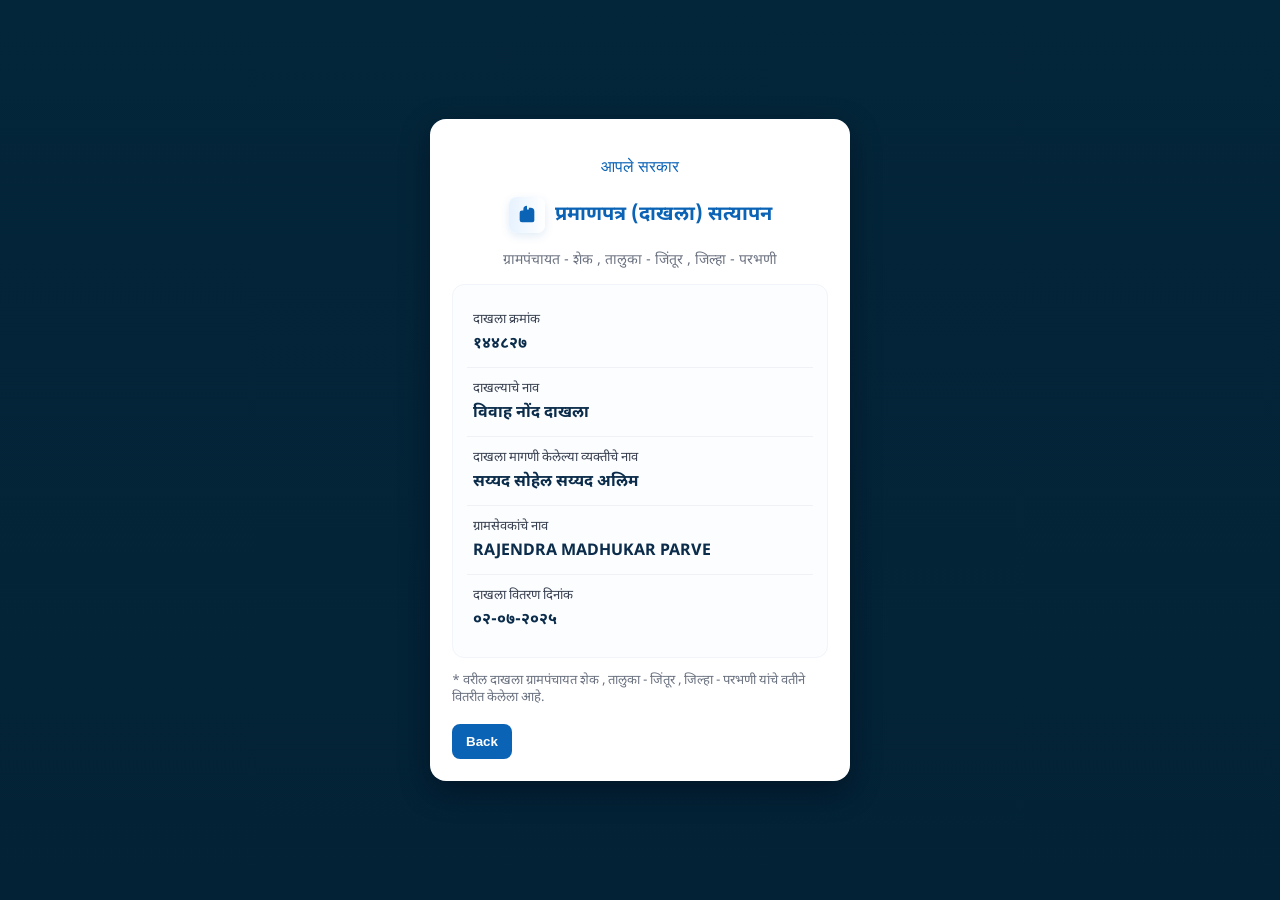
==== index.html @ e0e94245 "Add files via upload" ====
<!doctype html>

<html lang="mr">
<head>
  <meta charset="utf-8" />
  <meta name="viewport" content="width=device-width, initial-scale=1" />
  <title>प्रमाणपत्र (दाखला) सत्यापन</title>
  <link href="https://fonts.googleapis.com/css2?family=Noto+Sans+Devanagari:wght@400;700&display=swap" rel="stylesheet">
  <style>
    :root{
      --bg: #06263f;
      --card:#fff;
      --accent:#0b63b6;
      --muted:#6b7280;
      --shadow: 0 10px 30px rgba(2,6,23,0.45);
      --radius:12px;
    }
    *{box-sizing:border-box}
    html,body{height:100%;}
    body{
      margin:0; font-family: 'Noto Sans Devanagari', system-ui, sans-serif; background: linear-gradient(180deg, #04263a 0%, #032236 100%); color:#111;
      display:flex; align-items:center; justify-content:center; padding:24px;
    }
    .container{width:100%; max-width:420px;}
    .card{
      background:var(--card); border-radius:16px; padding:22px; box-shadow:var(--shadow);
    }
    .logo{
      display:flex; align-items:center; justify-content:center; margin-bottom:6px;
    }
    .logo img{height:48px}
    h1{font-size:20px; color:var(--accent); text-align:center; margin:8px 0 18px; display:flex; align-items:center; justify-content:center; gap:10px}
    .hicon{width:36px;height:36px; background:linear-gradient(90deg,#e6f2ff,#fff); border-radius:8px; display:flex; align-items:center; justify-content:center; box-shadow:0 3px 10px rgba(11,99,182,0.12)}
    .hicon svg{width:22px;height:22px;fill:var(--accent)}
    .meta{font-size:14px; color:var(--muted); text-align:center; margin-bottom:14px}
    .info{
      border-radius:12px; background:#fbfdff; padding:14px; border:1px solid #f1f5f9;
    }
    .row{padding:12px 6px; border-bottom:1px solid #eef2f6; display:flex; flex-direction:column}
    .row:last-child{border-bottom:none}
    .label{font-size:13px; color:#394151;}
    .value{font-weight:700; margin-top:6px; color:#0b2c4a}
    .note{margin-top:14px; font-size:13px; color:#6b7280}
    .back-wrap{display:flex; margin-top:18px}
    .btn{
      padding:10px 14px; border-radius:8px; border:none; background:var(--accent); color:white; cursor:pointer; font-weight:600;
    }
    /* small footer text outside card */
    .card-note{margin-top:12px; font-size:13px; color:#374151}
    @media (max-width:420px){
      .container{padding:0 6px}
    }
  </style>
</head>
<body>
  <div class="container">
    <div class="card">
      <div class="logo">
        <!-- Placeholder for logo similar to image -->
        <img src="data:image/svg+xml;utf8,<svg xmlns='http://www.w3.org/2000/svg' width='160' height='48'><rect rx='6' width='100%' height='100%' fill='%23ffffff' /><text x='50%' y='55%' dominant-baseline='middle' text-anchor='middle' font-family='Noto Sans Devanagari, sans-serif' font-size='16' fill='%230b63b6'>आपले सरकार</text></svg>" alt="logo">
      </div><h1>
    <span class="hicon">
      <!-- certificate icon -->
      <svg viewBox="0 0 24 24" xmlns="http://www.w3.org/2000/svg"><path d="M12 2a4 4 0 0 0-4 4v1H6.5A2.5 2.5 0 0 0 4 9.5v8A2.5 2.5 0 0 0 6.5 20H18a2 2 0 0 0 2-2V8a4 4 0 0 0-4-4H14V6a4 4 0 0 0-2 0V6H12z"/></svg>
    </span>
    प्रमाणपत्र (दाखला) सत्यापन
  </h1>

  <div class="meta">ग्रामपंचायत - शेक , तालुका - जिंतूर , जिल्हा - परभणी</div>

  <div class="info">
    <div class="row">
      <div class="label">दाखला क्रमांक</div>
      <div class="value">१४४८२७</div>
    </div>
    <div class="row">
      <div class="label">दाखल्याचे नाव</div>
      <div class="value">विवाह नोंद दाखला</div>
    </div>
    <div class="row">
      <div class="label">दाखला मागणी केलेल्या व्यक्तीचे नाव</div>
      <div class="value">सय्यद सोहेल सय्यद अलिम</div>
    </div>
    <div class="row">
      <div class="label">ग्रामसेवकांचे नाव</div>
      <div class="value">RAJENDRA MADHUKAR PARVE</div>
    </div>
    <div class="row">
      <div class="label">दाखला वितरण दिनांक</div>
      <div class="value">०२-०७-२०२५</div>
    </div>
  </div>

  <div class="note">* वरील दाखला ग्रामपंचायत शेक , तालुका - जिंतूर , जिल्हा - परभणी यांचे वतीने वितरीत केलेला आहे.</div>

  <div class="back-wrap">
    <button class="btn" onclick="history.back()">Back</button>
  </div>

</div>

  </div>
</body>
</html>
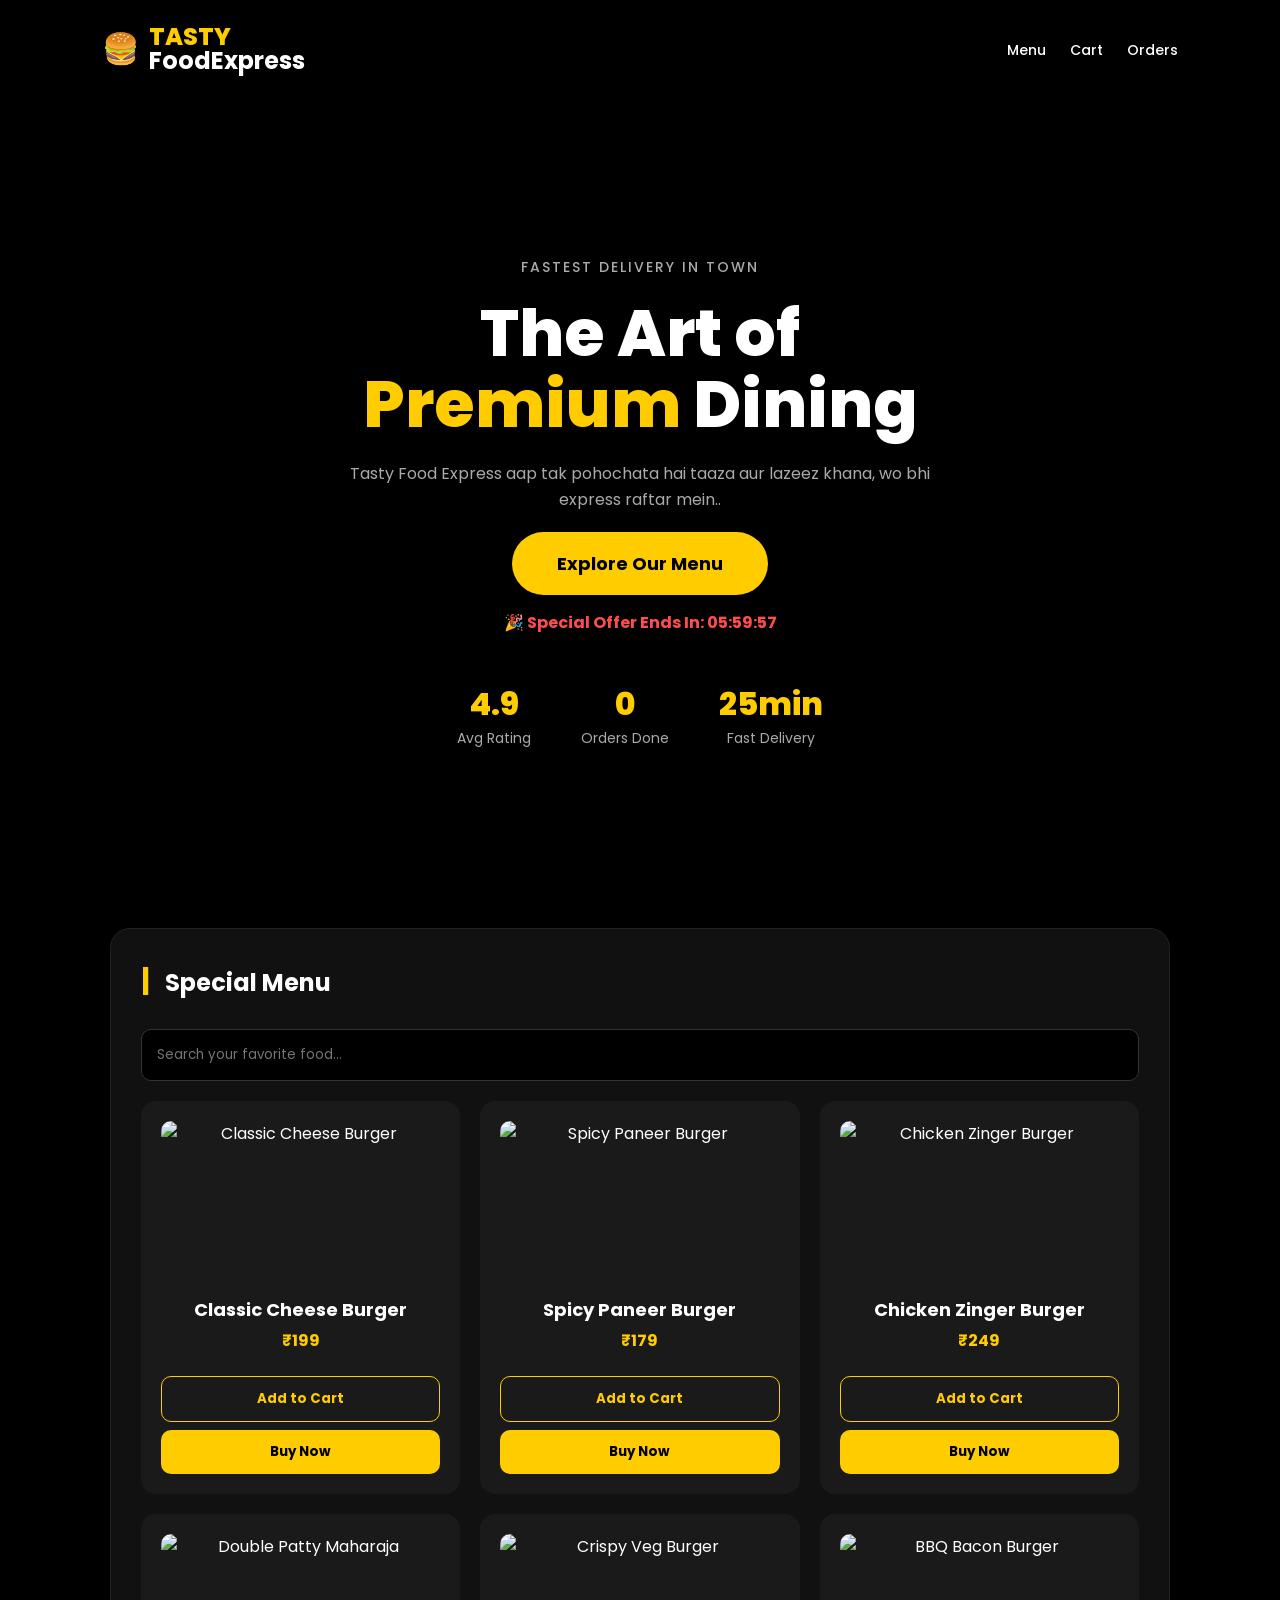
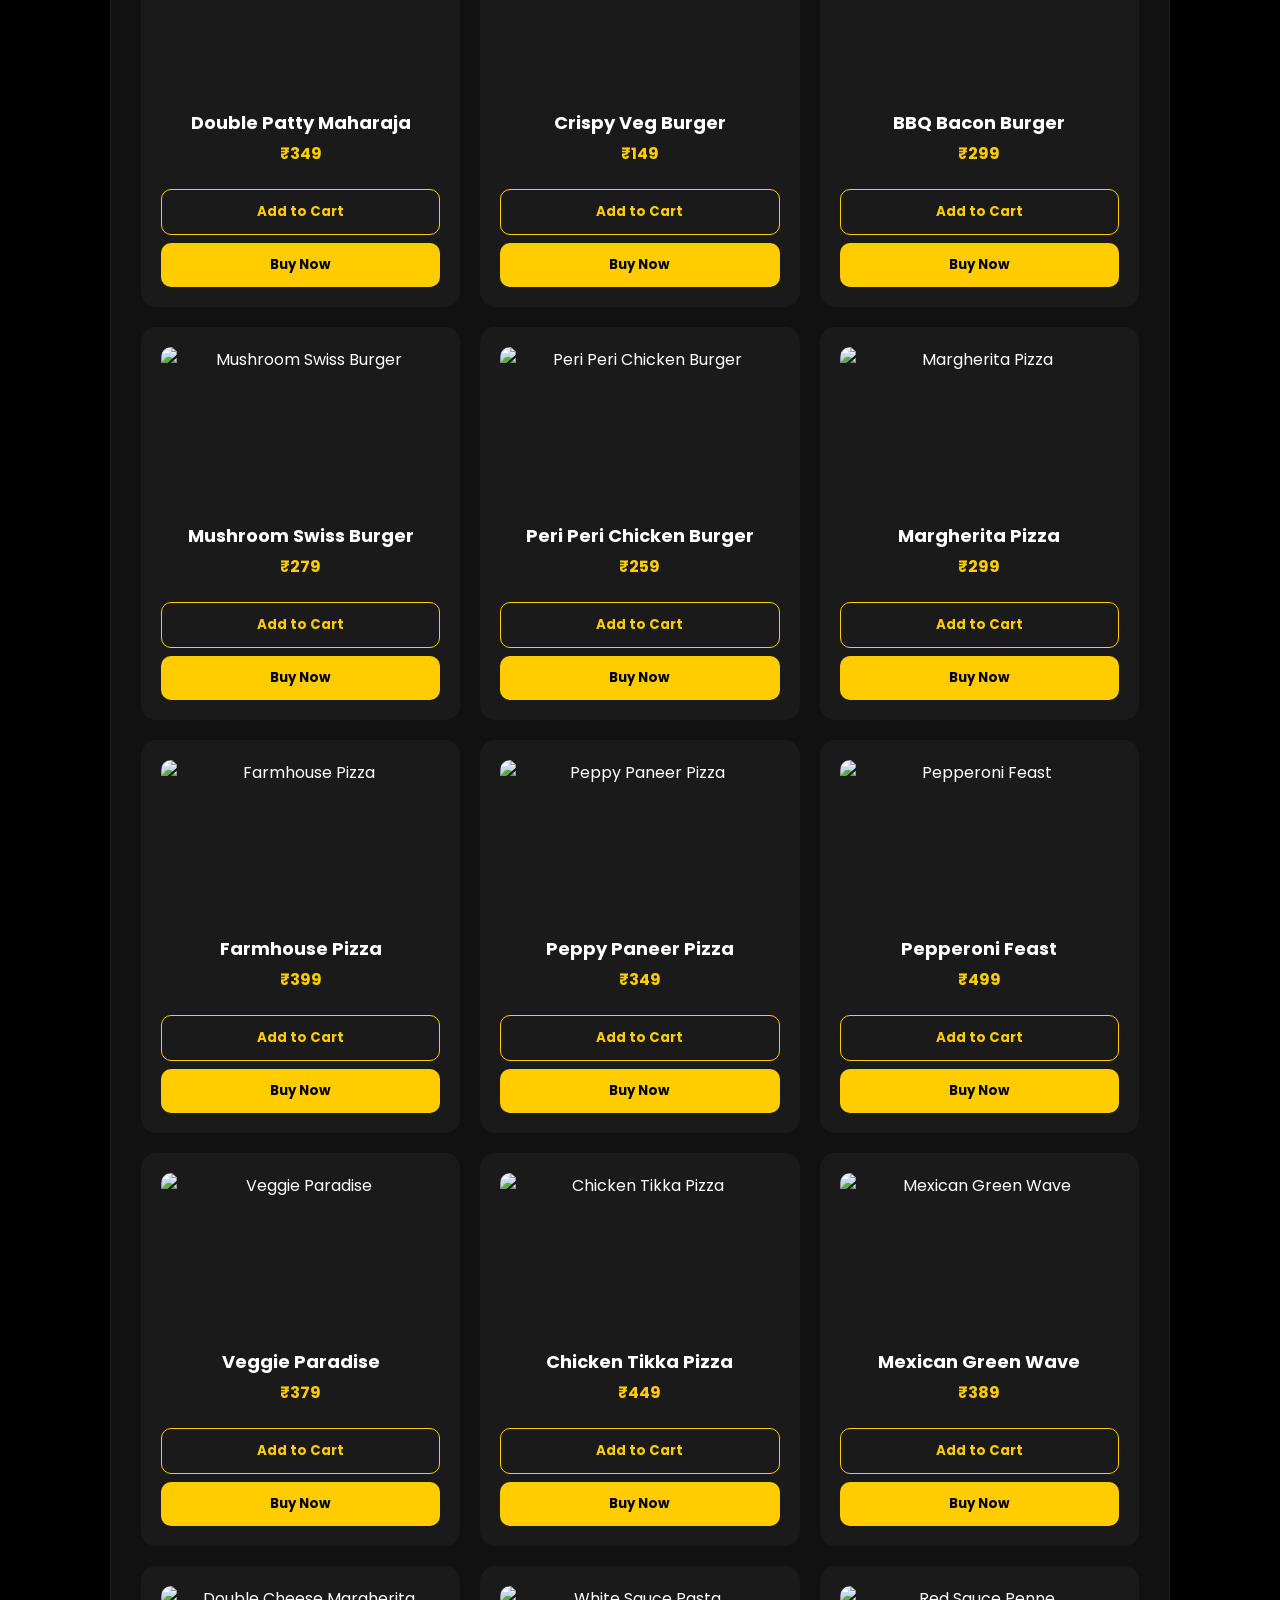
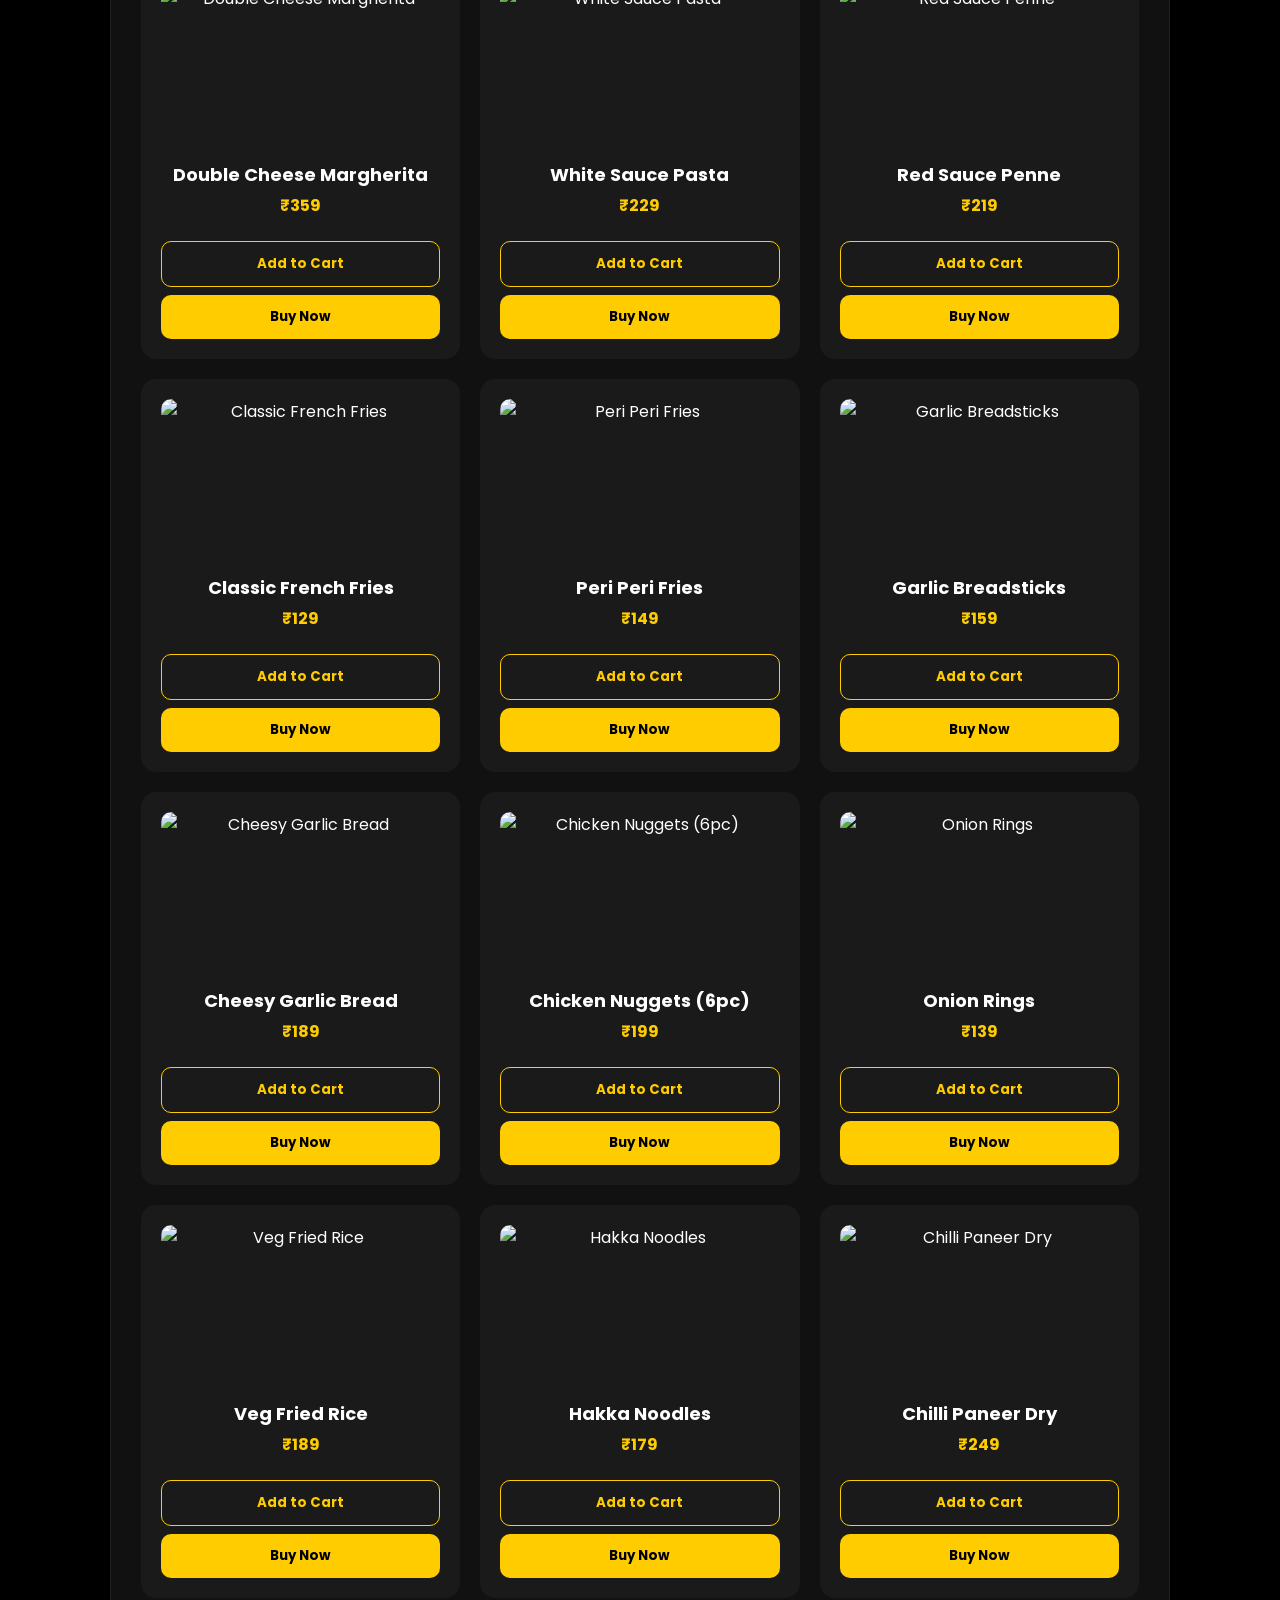
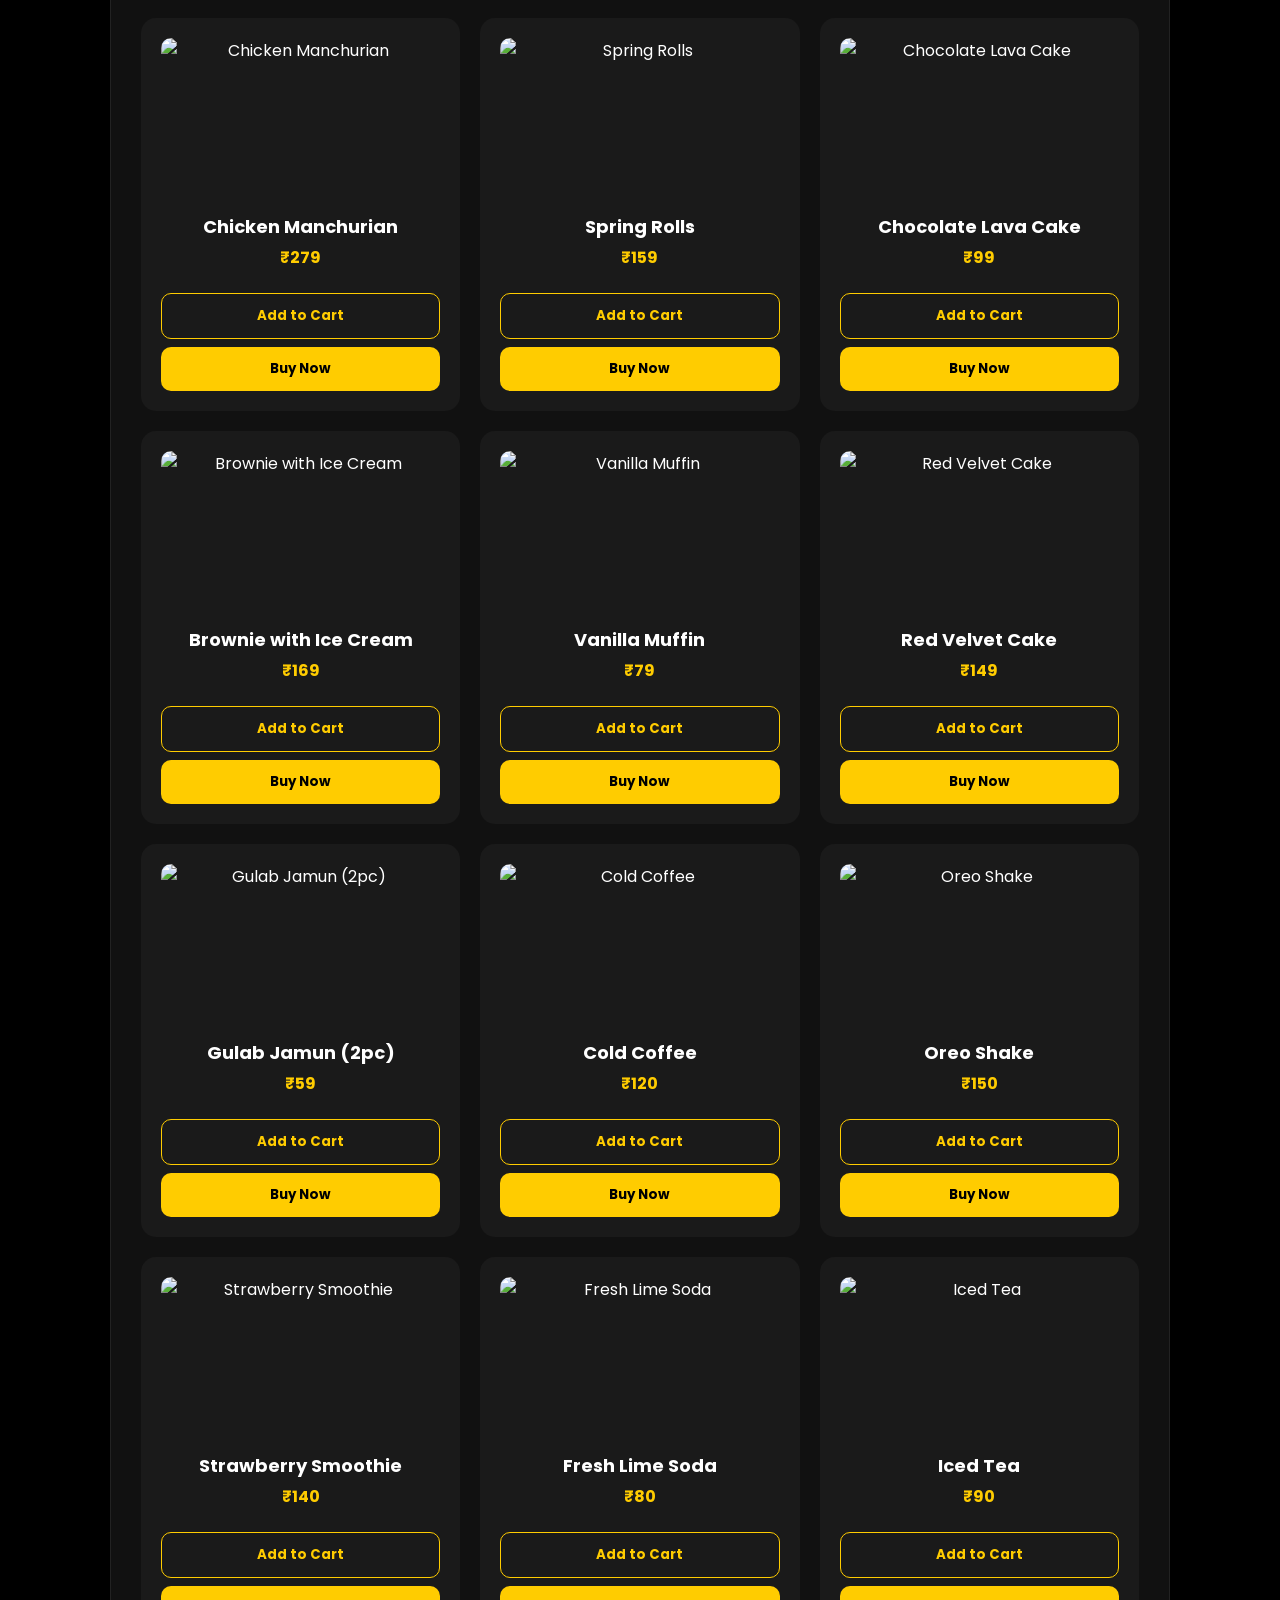
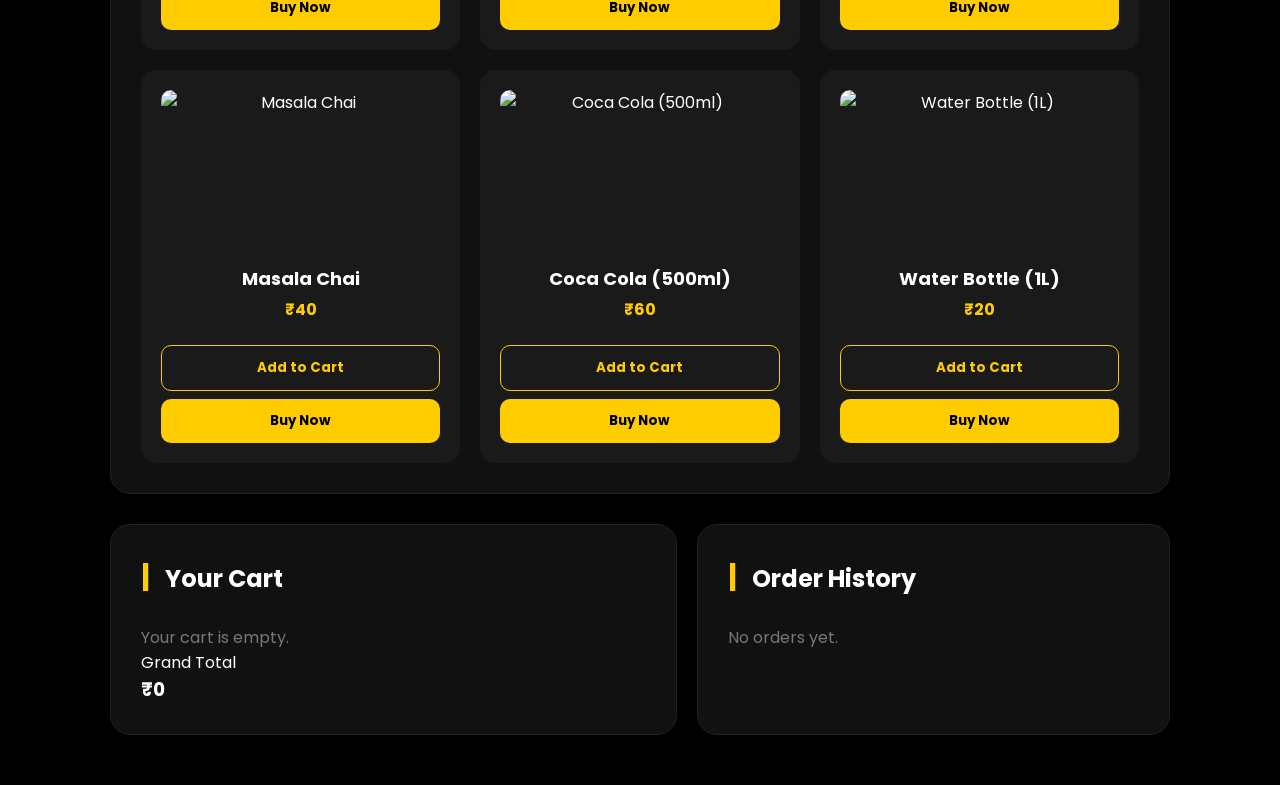
==== commit 0a8c559f: "Add files via upload" ====
--- a/index.html
+++ b/index.html
@@ -1,104 +1,154 @@
-<!doctype html>
-
-<html lang="mr">
-<head>
-  <meta charset="utf-8" />
-  <meta name="viewport" content="width=device-width, initial-scale=1" />
-  <title>प्रमाणपत्र (दाखला) सत्यापन</title>
-  <link href="https://fonts.googleapis.com/css2?family=Noto+Sans+Devanagari:wght@400;700&display=swap" rel="stylesheet">
-  <style>
-    :root{
-      --bg: #06263f;
-      --card:#fff;
-      --accent:#0b63b6;
-      --muted:#6b7280;
-      --shadow: 0 10px 30px rgba(2,6,23,0.45);
-      --radius:12px;
-    }
-    *{box-sizing:border-box}
-    html,body{height:100%;}
-    body{
-      margin:0; font-family: 'Noto Sans Devanagari', system-ui, sans-serif; background: linear-gradient(180deg, #04263a 0%, #032236 100%); color:#111;
-      display:flex; align-items:center; justify-content:center; padding:24px;
-    }
-    .container{width:100%; max-width:420px;}
-    .card{
-      background:var(--card); border-radius:16px; padding:22px; box-shadow:var(--shadow);
-    }
-    .logo{
-      display:flex; align-items:center; justify-content:center; margin-bottom:6px;
-    }
-    .logo img{height:48px}
-    h1{font-size:20px; color:var(--accent); text-align:center; margin:8px 0 18px; display:flex; align-items:center; justify-content:center; gap:10px}
-    .hicon{width:36px;height:36px; background:linear-gradient(90deg,#e6f2ff,#fff); border-radius:8px; display:flex; align-items:center; justify-content:center; box-shadow:0 3px 10px rgba(11,99,182,0.12)}
-    .hicon svg{width:22px;height:22px;fill:var(--accent)}
-    .meta{font-size:14px; color:var(--muted); text-align:center; margin-bottom:14px}
-    .info{
-      border-radius:12px; background:#fbfdff; padding:14px; border:1px solid #f1f5f9;
-    }
-    .row{padding:12px 6px; border-bottom:1px solid #eef2f6; display:flex; flex-direction:column}
-    .row:last-child{border-bottom:none}
-    .label{font-size:13px; color:#394151;}
-    .value{font-weight:700; margin-top:6px; color:#0b2c4a}
-    .note{margin-top:14px; font-size:13px; color:#6b7280}
-    .back-wrap{display:flex; margin-top:18px}
-    .btn{
-      padding:10px 14px; border-radius:8px; border:none; background:var(--accent); color:white; cursor:pointer; font-weight:600;
-    }
-    /* small footer text outside card */
-    .card-note{margin-top:12px; font-size:13px; color:#374151}
-    @media (max-width:420px){
-      .container{padding:0 6px}
-    }
-  </style>
-</head>
-<body>
-  <div class="container">
-    <div class="card">
-      <div class="logo">
-        <!-- Placeholder for logo similar to image -->
-        <img src="data:image/svg+xml;utf8,<svg xmlns='http://www.w3.org/2000/svg' width='160' height='48'><rect rx='6' width='100%' height='100%' fill='%23ffffff' /><text x='50%' y='55%' dominant-baseline='middle' text-anchor='middle' font-family='Noto Sans Devanagari, sans-serif' font-size='16' fill='%230b63b6'>आपले सरकार</text></svg>" alt="logo">
-      </div><h1>
-    <span class="hicon">
-      <!-- certificate icon -->
-      <svg viewBox="0 0 24 24" xmlns="http://www.w3.org/2000/svg"><path d="M12 2a4 4 0 0 0-4 4v1H6.5A2.5 2.5 0 0 0 4 9.5v8A2.5 2.5 0 0 0 6.5 20H18a2 2 0 0 0 2-2V8a4 4 0 0 0-4-4H14V6a4 4 0 0 0-2 0V6H12z"/></svg>
-    </span>
-    प्रमाणपत्र (दाखला) सत्यापन
-  </h1>
-
-  <div class="meta">ग्रामपंचायत - शेक , तालुका - जिंतूर , जिल्हा - परभणी</div>
-
-  <div class="info">
-    <div class="row">
-      <div class="label">दाखला क्रमांक</div>
-      <div class="value">१४४८२७</div>
-    </div>
-    <div class="row">
-      <div class="label">दाखल्याचे नाव</div>
-      <div class="value">विवाह नोंद दाखला</div>
-    </div>
-    <div class="row">
-      <div class="label">दाखला मागणी केलेल्या व्यक्तीचे नाव</div>
-      <div class="value">सय्यद सोहेल सय्यद अलिम</div>
-    </div>
-    <div class="row">
-      <div class="label">ग्रामसेवकांचे नाव</div>
-      <div class="value">RAJENDRA MADHUKAR PARVE</div>
-    </div>
-    <div class="row">
-      <div class="label">दाखला वितरण दिनांक</div>
-      <div class="value">०२-०७-२०२५</div>
-    </div>
-  </div>
-
-  <div class="note">* वरील दाखला ग्रामपंचायत शेक , तालुका - जिंतूर , जिल्हा - परभणी यांचे वतीने वितरीत केलेला आहे.</div>
-
-  <div class="back-wrap">
-    <button class="btn" onclick="history.back()">Back</button>
-  </div>
-
-</div>
-
-  </div>
-</body>
+<!DOCTYPE html>
+<html lang="en">
+<head>
+<meta charset="UTF-8">
+<meta name="viewport" content="width=device-width, initial-scale=1.0">
+<title>TASTY FoodExpress | Premium Dining</title>
+
+<link href="https://fonts.googleapis.com/css2?family=Poppins:wght@300;400;600;700;800&display=swap" rel="stylesheet">
+<link rel="stylesheet" href="style.css">
+</head>
+<body>
+
+<!-- INTRO OVERLAY -->
+<div id="intro-overlay" aria-hidden="true">
+    <div class="intro-glass">
+        <div class="logo-animation">
+            <span class="main-emoji">🍔</span>
+            <div class="ring-pulse"></div>
+        </div>
+        <h1 class="intro-text">TASTY <span>FoodExpress</span></h1>
+        <div class="load-bar"><div class="fill"></div></div>
+    </div>
+</div>
+
+<header>
+    <div class="logo">
+        <span class="emoji">🍔</span>
+        <div>
+            <h1 class="brand-tasty">TASTY</h1>
+            <div class="brand-express">FoodExpress</div>
+        </div>
+    </div>
+    <nav>
+        <a href="#menu">Menu</a>
+        <a href="#cart">Cart</a>
+        <a href="#history">Orders</a>
+    </nav>
+</header>
+
+<!-- HERO SECTION WITH OFFER -->
+<section class="hero">
+    <p class="hero-tagline">FASTEST DELIVERY IN TOWN</p>
+    <h2 class="hero-title">
+        The Art of <br> 
+        <span class="highlight">Premium</span> Dining
+    </h2>
+    <p class="hero-description">
+        Tasty Food Express aap tak pohochata hai taaza aur lazeez khana, wo bhi express raftar mein..
+    </p>
+
+    <button type="button" class="explore-btn"
+        onclick="document.getElementById('menu').scrollIntoView({behavior:'smooth'})">
+        Explore Our Menu
+    </button>
+    
+    <!-- OFFER COUNTDOWN -->
+    <div class="offer-timer">
+        <p>🎉 Special Offer Ends In: <span id="countdown">00:00:00</span></p>
+    </div>
+
+    <div class="hero-stats">
+        <div class="stat-box">
+            <h3 class="stat-value">4.9</h3>
+            <p class="stat-label">Avg Rating</p>
+        </div>
+        <div class="stat-box">
+            <h3 class="stat-value" id="hero-order-count">0</h3>
+            <p class="stat-label">Orders Done</p>
+        </div>
+        <div class="stat-box">
+            <h3 class="stat-value">25min</h3>
+            <p class="stat-label">Fast Delivery</p>
+        </div>
+    </div>
+</section>
+
+<div class="main-container">
+    <section class="section-box" id="menu">
+        <h2 class="menu-header"><span>|</span> Special Menu</h2>
+        <div class="search-container">
+            <input 
+                type="text" 
+                id="searchInput" 
+                onkeyup="searchFood()" 
+                placeholder="Search your favorite food..."
+                autocomplete="off"
+            >
+        </div>
+        <div id="product-list" class="product-grid"></div>
+    </section>
+
+    <div class="flex-layout">
+        <section class="section-box" id="cart">
+            <h2 class="menu-header"><span>|</span> Your Cart</h2>
+            <div id="cart-items"></div>
+            <div class="total-area">
+                <p>Grand Total</p>
+                <h3 id="total">₹0</h3>
+            </div>
+        </section>
+
+        <section class="section-box" id="history">
+            <h2 class="menu-header"><span>|</span> Order History</h2>
+            <div id="order-history"></div>
+        </section>
+    </div>
+</div>
+
+<!-- PAYMENT MODAL -->
+<div class="modal" id="paymentModal" role="dialog" aria-modal="true">
+    <div class="modal-content">
+        <h2 class="modal-title">Secure Checkout</h2>
+
+        <input type="text" id="fullName" placeholder="Full Name" autocomplete="name">
+        <input type="text" id="address" placeholder="Delivery Address" autocomplete="street-address">
+
+        <input 
+            type="text" 
+            placeholder="16 Digit Card Number"
+            inputmode="numeric"
+            maxlength="16"
+            autocomplete="cc-number"
+        >
+
+        <div class="modal-row">
+            <input 
+                type="text" 
+                placeholder="MM/YY"
+                inputmode="numeric"
+                maxlength="5"
+                autocomplete="cc-exp"
+            >
+            <input 
+                type="password" 
+                placeholder="CVV"
+                inputmode="numeric"
+                maxlength="3"
+                autocomplete="cc-csc"
+            >
+        </div>
+
+        <button type="button" class="btn-pay" onclick="confirmPayment()">
+            Pay & Confirm Order
+        </button>
+
+        <button type="button" class="btn-cancel" onclick="closeModal()">
+            Cancel Order
+        </button>
+    </div>
+</div>
+
+<script src="script.js" defer></script>
+</body>
 </html>
--- a/style.css
+++ b/style.css
@@ -0,0 +1,422 @@
+:root {    
+    --primary: #FFCC00;    
+    --bg-dark: #000000;    
+    --card-bg: #111111;    
+    --text-main: #FFFFFF;    
+    --text-muted: #AAAAAA;    
+}    
+
+* { 
+    margin: 0; 
+    padding: 0; 
+    box-sizing: border-box; 
+    font-family: 'Poppins', sans-serif; 
+}    
+
+body { 
+    background-color: var(--bg-dark); 
+    color: var(--text-main); 
+    scroll-behavior: smooth; 
+    overflow-x: hidden; 
+}    
+
+/* --- PREMIUM INTRO STYLES --- */    
+#intro-overlay {    
+    position: fixed; 
+    top: 0; 
+    left: 0; 
+    width: 100%; 
+    height: 100dvh; /* fixed mobile issue */
+    background: #000; 
+    display: flex; 
+    justify-content: center; 
+    align-items: center;    
+    z-index: 10000; 
+    transition: all 1s ease-in-out;    
+}    
+
+.intro-glass {    
+    padding: 50px; 
+    text-align: center;    
+    background: rgba(255, 255, 255, 0.03); 
+    border-radius: 30px;    
+    backdrop-filter: blur(10px); 
+    -webkit-backdrop-filter: blur(10px); /* safari fix */
+    border: 1px solid rgba(255, 255, 255, 0.1);    
+}    
+
+.logo-animation { 
+    position: relative; 
+    margin-bottom: 30px; 
+}    
+
+.main-emoji { 
+    font-size: 80px; 
+    display: inline-block; 
+    animation: float 3s infinite ease-in-out; 
+}    
+
+.ring-pulse {    
+    position: absolute; 
+    top: 50%; 
+    left: 50%; 
+    transform: translate(-50%, -50%);    
+    width: 100px; 
+    height: 100px; 
+    border: 3px solid var(--primary);    
+    border-radius: 50%; 
+    animation: pulseRing 1.5s infinite;    
+}    
+
+.intro-text { 
+    font-size: 32px; 
+    font-weight: 800; 
+    color: var(--primary); 
+    margin-bottom: 20px; 
+}    
+
+.intro-text span { color: #fff; }    
+
+.load-bar { 
+    width: 200px; 
+    height: 3px; 
+    background: #222; 
+    margin: 0 auto; 
+    border-radius: 10px; 
+    overflow: hidden; 
+}    
+
+.fill { 
+    width: 0%; 
+    height: 100%; 
+    background: var(--primary); 
+    animation: loadFill 2s forwards; 
+}    
+
+@keyframes float { 
+    0%, 100% { transform: translateY(0); } 
+    50% { transform: translateY(-20px); } 
+}    
+
+@keyframes pulseRing { 
+    0% { transform: translate(-50%, -50%) scale(0.8); opacity: 1; } 
+    100% { transform: translate(-50%, -50%) scale(1.5); opacity: 0; } 
+}    
+
+@keyframes loadFill { 
+    to { width: 100%; } 
+}    
+
+.hide-intro { 
+    opacity: 0; 
+    visibility: hidden; 
+    transform: scale(1.1); 
+    filter: blur(20px); 
+}    
+
+/* --- HEADER --- */
+header { 
+    display: flex; 
+    justify-content: space-between; 
+    align-items: center; 
+    padding: 25px 8%; 
+    background: rgba(0,0,0,0.9); 
+    backdrop-filter: blur(10px);
+    position: sticky; 
+    top: 0; 
+    z-index: 1000; 
+}    
+
+.logo { display: flex; align-items: center; gap: 10px; }    
+.emoji { font-size: 30px; }    
+
+.brand-tasty { 
+    color: var(--primary); 
+    font-size: 24px; 
+    font-weight: 800; 
+    line-height: 1; 
+}    
+
+.brand-express { 
+    color: #fff; 
+    font-size: 24px; 
+    font-weight: 700; 
+    line-height: 1; 
+}    
+
+nav a { 
+    color: #fff; 
+    text-decoration: none; 
+    margin-left: 20px; 
+    font-weight: 500; 
+    font-size: 14px; 
+}    
+
+/* HERO */
+.hero { 
+    min-height: 90vh; 
+    display: flex; 
+    flex-direction: column; 
+    align-items: center; 
+    justify-content: center; 
+    text-align: center; 
+    padding: 0 20px; 
+}    
+
+.hero-tagline { 
+    color: var(--text-muted); 
+    letter-spacing: 2px; 
+    font-size: 14px; 
+    font-weight: 500; 
+    margin-bottom: 20px; 
+}    
+
+.hero-title { 
+    font-size: clamp(36px, 8vw, 65px); 
+    font-weight: 800; 
+    line-height: 1.1; 
+    margin-bottom: 20px; 
+}    
+
+.highlight { color: var(--primary); }    
+
+.hero-description { 
+    color: var(--text-muted); 
+    max-width: 600px; 
+    margin-bottom: 20px; 
+    font-size: 16px; 
+    line-height: 1.6; 
+}    
+
+.explore-btn { 
+    background: var(--primary); 
+    color: #000; 
+    border: none; 
+    padding: 18px 45px; 
+    border-radius: 40px; 
+    font-size: 18px; 
+    font-weight: 700; 
+    cursor: pointer; 
+    transition: 0.3s; 
+}    
+
+.explore-btn:hover { 
+    transform: scale(1.05); 
+}    
+
+.hero-stats { 
+    display: flex; 
+    gap: 50px; 
+    margin-top: 30px; 
+}    
+
+.stat-value { 
+    color: var(--primary); 
+    font-size: 32px; 
+    font-weight: 800; 
+}    
+
+.stat-label { 
+    color: var(--text-muted); 
+    font-size: 14px; 
+}    
+
+/* OFFER TIMER */
+.offer-timer { 
+    margin: 15px 0; 
+    font-size: 16px; 
+    color: #FF4D4D; 
+    font-weight: 700; 
+}
+
+/* MAIN CONTAINER */
+.main-container { 
+    max-width: 1100px; 
+    margin: 0 auto; 
+    padding: 20px; 
+}    
+
+.section-box { 
+    background: var(--card-bg); 
+    padding: 30px; 
+    border-radius: 20px; 
+    margin-bottom: 30px; 
+    border: 1px solid #222; 
+}    
+
+.menu-header { 
+    font-size: 24px; 
+    font-weight: 700; 
+    margin-bottom: 25px; 
+}    
+
+.menu-header span { 
+    color: var(--primary); 
+    margin-right: 10px; 
+    font-size: 30px; 
+}    
+
+.product-grid { 
+    display: grid; 
+    grid-template-columns: repeat(auto-fill, minmax(260px, 1fr)); 
+    gap: 20px; 
+}    
+
+.product-card { 
+    background: #1a1a1a; 
+    padding: 20px; 
+    border-radius: 15px; 
+    text-align: center; 
+    transition: 0.3s; 
+}    
+
+.product-card:hover { 
+    border: 1px solid var(--primary); 
+}    
+
+.product-card img { 
+    width: 100%; 
+    height: 160px; 
+    object-fit: cover; 
+    border-radius: 10px; 
+    display: block; /* layout shift fix */
+}    
+
+.product-card h3 { 
+    margin: 15px 0 5px; 
+    font-size: 18px; 
+}    
+
+.product-card p { 
+    color: var(--primary); 
+    font-weight: 700; 
+    margin-bottom: 15px; 
+}    
+
+.cart-btn, 
+.buy-btn { 
+    width: 100%; 
+    padding: 12px; 
+    border-radius: 10px; 
+    border: none; 
+    font-weight: bold; 
+    cursor: pointer; 
+    margin-top: 8px; 
+    transition: 0.3s; 
+}    
+
+.cart-btn { 
+    background: transparent; 
+    border: 1px solid var(--primary); 
+    color: var(--primary); 
+}    
+
+.buy-btn { 
+    background: var(--primary); 
+    color: #000; 
+}    
+
+.cart-btn:hover,
+.buy-btn:hover {
+    opacity: 0.85;
+}
+
+.flex-layout { 
+    display: grid; 
+    grid-template-columns: 1.2fr 1fr; 
+    gap: 20px; 
+}    
+
+@media (max-width: 768px) { 
+    .flex-layout { grid-template-columns: 1fr; } 
+}    
+
+#searchInput { 
+    width: 100%; 
+    padding: 15px; 
+    border-radius: 10px; 
+    border: 1px solid #333; 
+    background: #000; 
+    color: #fff; 
+    margin-bottom: 20px; 
+}    
+
+#searchInput:focus {
+    outline: 1px solid var(--primary);
+}
+
+.modal { 
+    position: fixed; 
+    top:0; 
+    left:0; 
+    width: 100%; 
+    height: 100%; 
+    background: rgba(0,0,0,0.95); 
+    display: none; 
+    justify-content: center; 
+    align-items: center; 
+    z-index: 2000; 
+    overflow-y: auto; /* mobile scroll fix */
+}    
+
+.modal-content { 
+    background: #111; 
+    padding: 35px; 
+    border-radius: 25px; 
+    border: 2px solid var(--primary); 
+    width: 90%; 
+    max-width: 400px; 
+    text-align: center; 
+}    
+
+.modal-title { 
+    color: var(--primary); 
+    margin-bottom: 25px; 
+    font-size: 24px; 
+    font-weight: 700; 
+}    
+
+.modal-content input { 
+    width: 100%; 
+    padding: 14px; 
+    margin-bottom: 12px; 
+    background: #1e1e1e; 
+    border: 1px solid #333; 
+    border-radius: 10px; 
+    color: #fff; 
+}    
+
+.modal-row { display: flex; gap: 10px; }    
+
+.btn-pay { 
+    width: 100%; 
+    padding: 15px; 
+    background: var(--primary); 
+    border: none; 
+    border-radius: 10px; 
+    font-weight: 800; 
+    cursor: pointer; 
+    margin-top: 10px; 
+}    
+
+.btn-cancel { 
+    width: 100%; 
+    padding: 15px; 
+    background: #333; 
+    color: #fff; 
+    border: none; 
+    border-radius: 10px; 
+    font-weight: 700; 
+    margin-top: 10px; 
+    cursor: pointer; 
+}    
+
+.list-item { 
+    display: flex; 
+    justify-content: space-between; 
+    align-items: center;
+    background: #1a1a1a; 
+    padding: 12px 18px; 
+    border-radius: 10px; 
+    margin-bottom: 10px; 
+}
